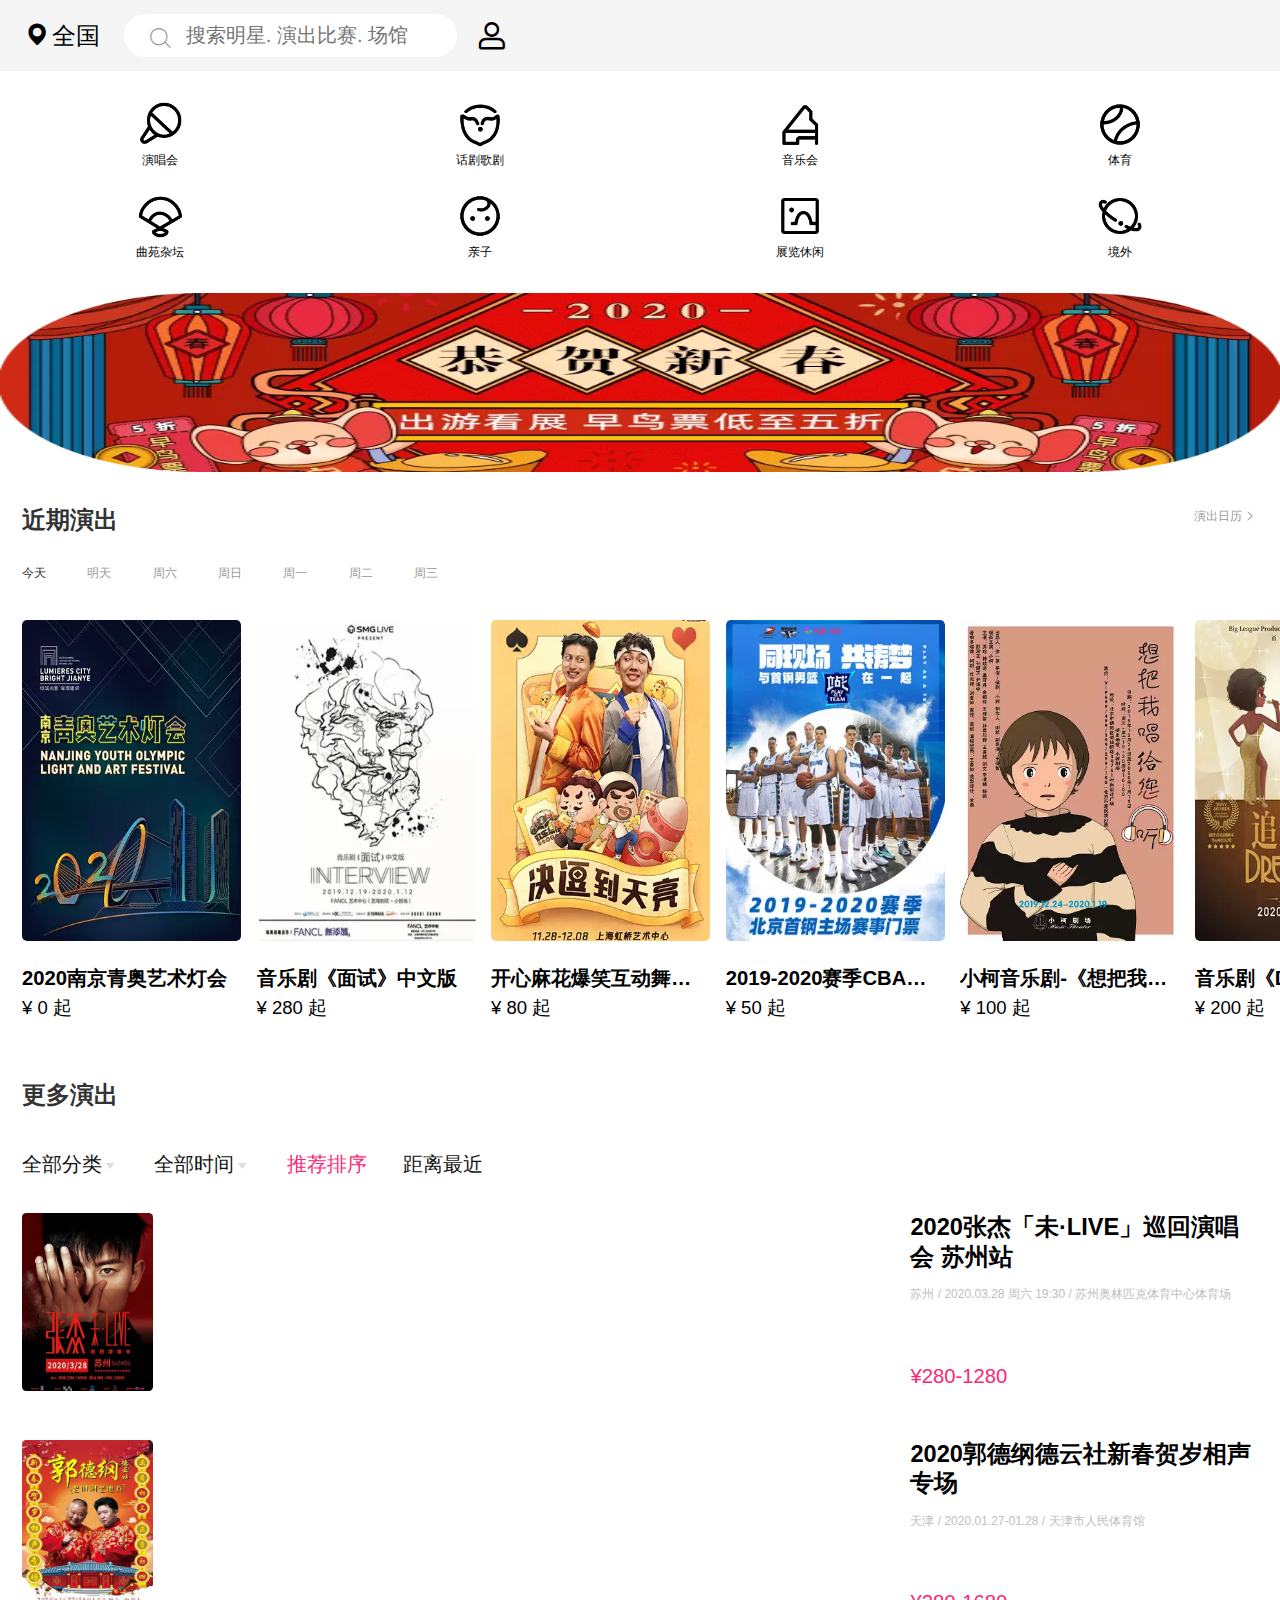
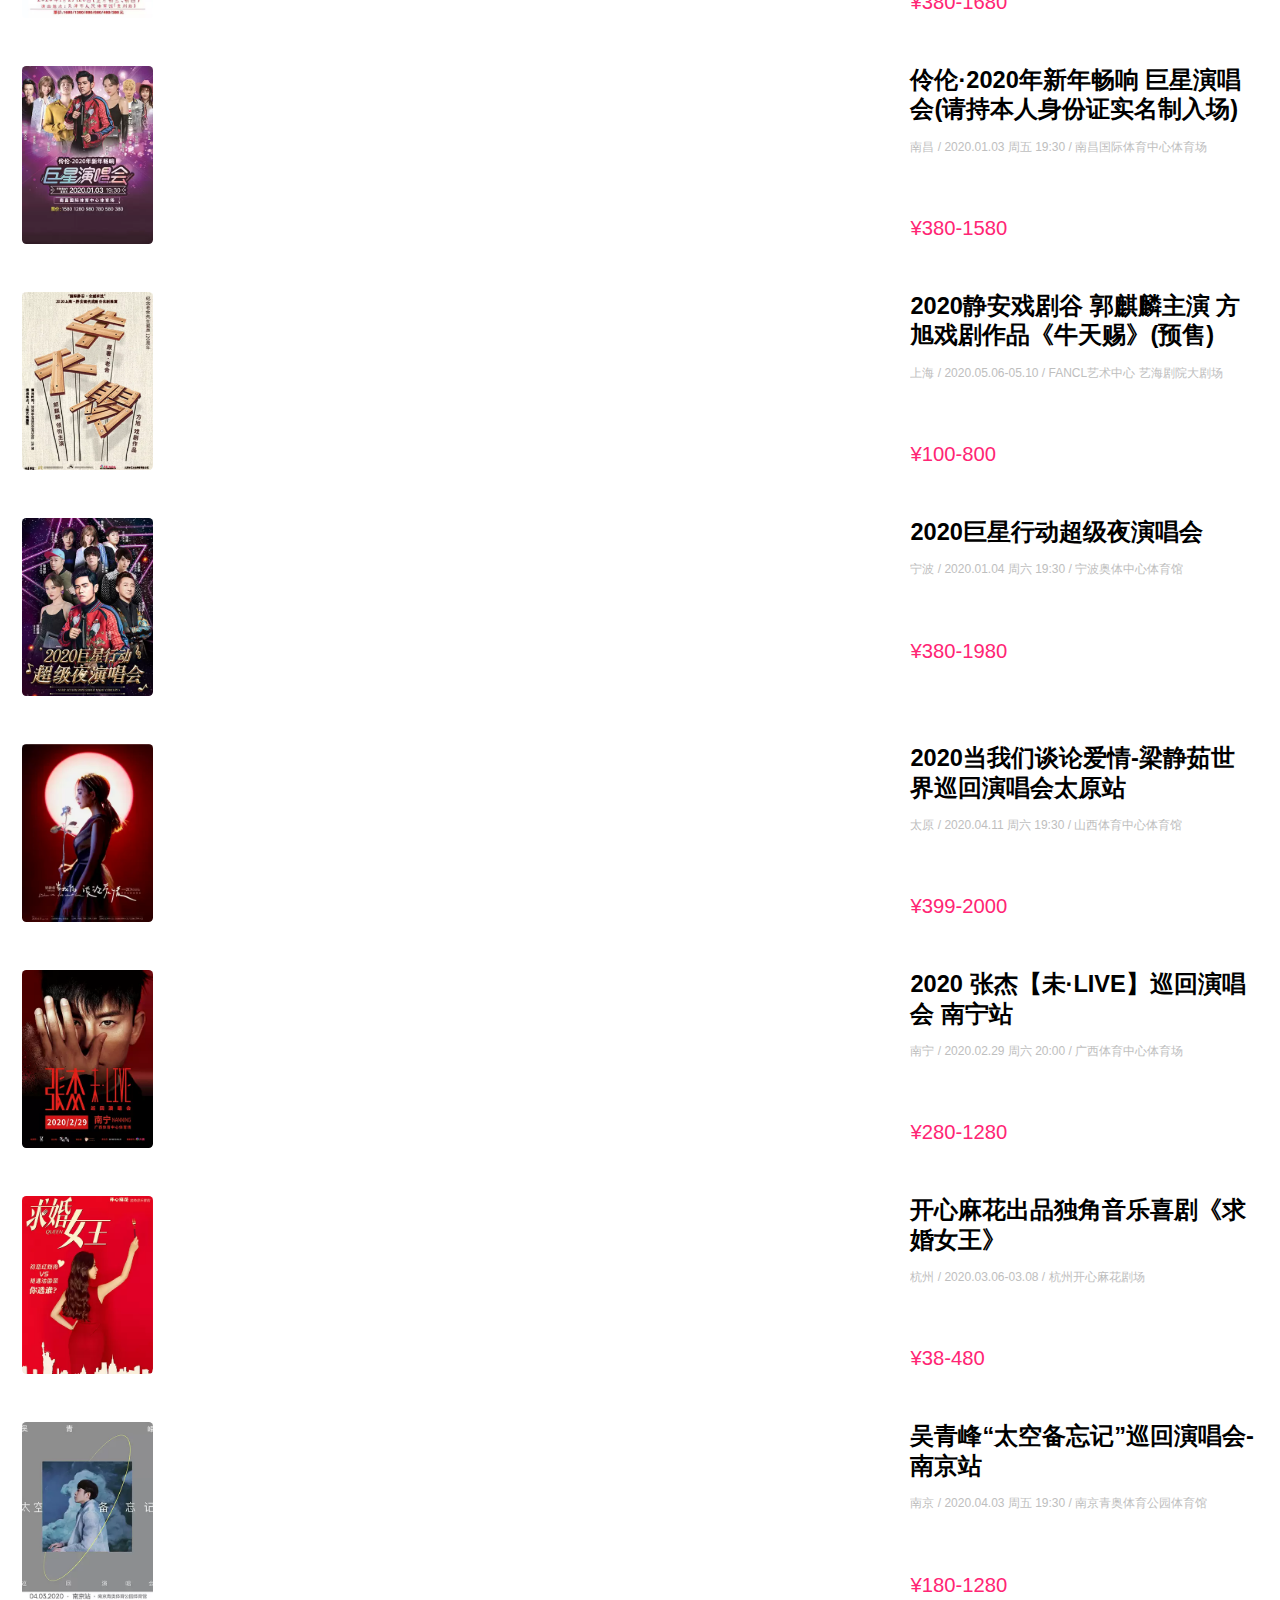
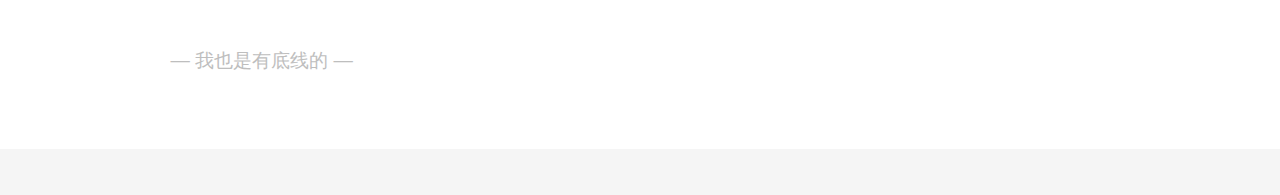
==== cn.damai.m/index.html @ 775664fd "大麦" ====
<!DOCTYPE html>
<html lang="en">

<head>
    <meta charset="UTF-8">
    <meta name="viewport" content="width=device-width, initial-scale=1.0">
    <meta http-equiv="X-UA-Compatible" content="ie=edge">
    <title>Document</title>
    <link rel="stylesheet" href="./lib/normalize.css">
    <script src="./js/flexible_css.debug.js"></script>
    <script src="./js/flexible.debug.js"></script>
    <link rel="stylesheet" href="./css/common.css">
    <link rel="stylesheet" href="./css/iconfont.css">
    <link rel="stylesheet" href="./css/index.css">
</head>

<body>
    <header class="clearfix">
        <a href="#"><i class="iconfont">&#xe6aa;</i><span>全国</span></a>
        <a href="#"><i class="iconfont">&#xe61e;</i><input type="text" placeholder="搜索明星. 演出比赛. 场馆"></a>
        <a href="#"><i class="iconfont">&#xe6a3;</i></a>
    </header>
    <main>
        <!-- 导航 -->
        <div class="nav clearfix">
            <a href="#">
                <span></span>
                <p>演唱会</p>
            </a>
            <a href="#">
                <span></span>
                <p>话剧歌剧</p>
            </a>
            <a href="#">
                <span></span>
                <p>音乐会</p>
            </a>
            <a href="#">
                <span></span>
                <p>体育</p>
            </a>
            <a href="#">
                <span></span>
                <p>曲苑杂坛</p>
            </a>
            <a href="#">
                <span></span>
                <p>亲子</p>
            </a>
            <a href="#">
                <span></span>
                <p>展览休闲</p>
            </a>
            <a href="#">
                <span></span>
                <p>境外</p>
            </a>
        </div>
        <!-- 广告 -->
        <div class="adv">
            <a href="#"></a>
        </div>
        <!-- 轮播图 -->
        <div class="carousel">
            <div class="title clearfix">
                <h3>近期演出</h3>
                <a href="#">演出日历<i class="iconfont">&#xe612;</i></a>
            </div>
            <div class="time clearfix">
                <a href="#">今天</a>
                <a href="#">明天</a>
                <a href="#">周六</a>
                <a href="#">周日</a>
                <a href="#">周一</a>
                <a href="#">周二</a>
                <a href="#">周三</a>
            </div>
            <div class="show clearfix">
                <ul>
                    <li class="clearfix">
                        <a href="#"><i></i><p>2020南京青奥艺术灯会</p><span>&yen; 0 起</span></a>
                        <a href="#"><i></i><p>音乐剧《面试》中文版</p><span>&yen; 280 起</span></a>
                        <a href="#"><i></i><p>开心麻花爆笑互动舞台剧《决逗到天亮》</p><span>&yen; 80 起</span></a>
                        <a href="#"><i></i><p>2019-2020赛季CBA联赛常规赛北京首钢主场比赛（首钢会员版）</p><span>&yen; 50 起</span></a>
                        <a href="#"><i></i><p>小柯音乐剧-《想把我唱给您听》</p><span>&yen; 100 起</span></a>
                        <a href="#"><i></i><p>音乐剧《DREAMGIRLS追梦女郎》</p><span>&yen; 200 起</span></a>
                        <a href="#"><i></i><p>话剧：《天下第一楼》</p><span>&yen; 80 起</span></a>
                        <a href="#"><i></i><p>秘密影院-007: 大战皇家赌场</p><span>&yen; 400 起</span></a>
                        <a href="#"><i></i><p>开心麻花王牌喜剧《乌龙山伯爵》</p><span>&yen; 80 起</span></a>
                        <a href="#"><i></i><p>2019-2020赛季CBA联赛常规赛 山西汾酒男篮散票</p><span>&yen; 90 起</span></a>
                    </li>
                </ul>
            </div>
        </div>
        <!-- 演出 -->
        <div class="showtime">
            <div class="s-title">
                <h3>更多演出</h3>
            </div>
            <div class="s-nav clearfix">
                <a href="#">全部分类<i class="iconfont">&#xe625;</i></a>
                <a href="#">全部时间<i class="iconfont">&#xe625;</i></a>
                <a href="#">推荐排序</a>
                <a href="#">距离最近</a>
            </div>
            <div class="s-content clearfix">
                <a class="clearfix" href="#">
                    <img src="./upload/showtime-1.webp" alt="">
                    <div>
                        <h3>2020张杰「未·LIVE」巡回演唱会 苏州站</h3>
                        <p>
                            苏州 / 2020.03.28 周六 19:30 / 苏州奥林匹克体育中心体育场
                        </p>
                        <span>&yen;280-1280</span>
                    </div>
                </a>
                <a class="clearfix" href="#">
                    <img src="./upload/showtime-2.webp" alt="">
                    <div>
                        <h3>2020郭德纲德云社新春贺岁相声专场</h3>
                        <p>
                            天津 / 2020.01.27-01.28 / 天津市人民体育馆
                        </p>
                        <span>&yen;380-1680</span>
                    </div>
                </a>
                <a class="clearfix" href="#">
                    <img src="./upload/showtime-3.webp" alt="">
                    <div>
                        <h3>伶伦·2020年新年畅响 巨星演唱会(请持本人身份证实名制入场)</h3>
                        <p>
                            南昌 / 2020.01.03 周五 19:30 / 南昌国际体育中心体育场
                        </p>
                        <span>&yen;380-1580</span>
                    </div>
                </a>
                <a class="clearfix" href="#">
                    <img src="./upload/showtime-4.webp" alt="">
                    <div>
                        <h3>2020静安戏剧谷 郭麒麟主演 方旭戏剧作品《牛天赐》(预售)</h3>
                        <p>
                            上海 / 2020.05.06-05.10 / FANCL艺术中心 艺海剧院大剧场
                        </p>
                        <span>&yen;100-800</span>
                    </div>
                </a>
                <a class="clearfix" href="#">
                    <img src="./upload/showtime-5.webp" alt="">
                    <div>
                        <h3>2020巨星行动超级夜演唱会</h3>
                        <p>
                            宁波 / 2020.01.04 周六 19:30 / 宁波奥体中心体育馆
                        </p>
                        <span>&yen;380-1980</span>
                    </div>
                </a>
                <a class="clearfix" href="#">
                    <img src="./upload/showtime-6.webp" alt="">
                    <div>
                        <h3>2020当我们谈论爱情-梁静茹世界巡回演唱会太原站</h3>
                        <p>

                            太原 / 2020.04.11 周六 19:30 / 山西体育中心体育馆

                        </p>
                        <span>&yen;399-2000</span>
                    </div>
                </a>
                <a class="clearfix" href="#">
                    <img src="./upload/showtime-7.webp" alt="">
                    <div>
                        <h3>2020 张杰【未·LIVE】巡回演唱会 南宁站</h3>
                        <p>
                            南宁 / 2020.02.29 周六 20:00 / 广西体育中心体育场
                        </p>
                        <span>&yen;280-1280</span>
                    </div>
                </a>
                <a class="clearfix" href="#">
                    <img src="./upload/showtime-8.webp" alt="">
                    <div>
                        <h3>开心麻花出品独角音乐喜剧《求婚女王》</h3>
                        <p>
                            杭州 / 2020.03.06-03.08 / 杭州开心麻花剧场
                        </p>
                        <span>&yen;38-480</span>
                    </div>
                </a>
                <a class="clearfix" href="#">
                    <img src="./upload/showtime-9.webp" alt="">
                    <div>
                        <h3>吴青峰“太空备忘记”巡回演唱会-南京站</h3>
                        <p>
                            南京 / 2020.04.03 周五 19:30 / 南京青奥体育公园体育馆
                        </p>
                        <span>&yen;180-1280</span>
                    </div>
                </a>
            </div>
            <p>— 我也是有底线的 —</p>
        </div>
        <div class="footer">
        </div>
    </main>
</body>

</html>
---- cn.damai.m/css/common.css ----
/* 清除浮动 */

.clearfix:before,
.clearfix:after {
    content: '';
    display: table;
}

.clearfix:after {
    clear: both;
}

.clearfix {
    *zoom: 1;
}
---- cn.damai.m/css/iconfont.css ----
@font-face {font-family: "iconfont";
  src: url('iconfont.eot?t=1578152808959'); /* IE9 */
  src: url('iconfont.eot?t=1578152808959#iefix') format('embedded-opentype'), /* IE6-IE8 */
  url('[data-uri]') format('woff2'),
  url('iconfont.woff?t=1578152808959') format('woff'),
  url('iconfont.ttf?t=1578152808959') format('truetype'), /* chrome, firefox, opera, Safari, Android, iOS 4.2+ */
  url('iconfont.svg?t=1578152808959#iconfont') format('svg'); /* iOS 4.1- */
}

.iconfont {
  font-family: "iconfont" !important;
  font-size: 16px;
  font-style: normal;
  -webkit-font-smoothing: antialiased;
  -moz-osx-font-smoothing: grayscale;
}

.icon-sousuo:before {
  content: "\e61e";
}

.icon-aixin:before {
  content: "\e601";
}

.icon-youjiantou:before {
  content: "\e612";
}

.icon-youjiantou1:before {
  content: "\e731";
}

.icon-duigouzhong:before {
  content: "\e8bf";
}

.icon-shixiangxiajiantou-:before {
  content: "\e625";
}

.icon-xiajiantoushixinxiao:before {
  content: "\e634";
}

.icon-weidenglu:before {
  content: "\e6a3";
}

.icon-changyongtubiao-xianxingdaochu-zhuanqu_huaban:before {
  content: "\e6ff";
}

.icon-changyongtubiao-xianxingdaochu-zhuanqu-:before {
  content: "\e74d";
}

.icon-dingwei:before {
  content: "\e6aa";
}
---- cn.damai.m/css/index.css ----
* {
    box-sizing: border-box;
}

header {
    position: fixed;
    top: 0;
    left: 0;
    width: 100%;
    height: calc(84rem / 64);
    background-color: #f5f5f5;
    padding-top: calc(17rem / 64);
}

header a {
    float: left;
}

header a:first-child {
    color: #000000;
    text-decoration: none;
    font-size: calc(28rem / 64);
    margin-left: calc(28rem / 64);
    margin-right: calc(28rem / 64);
    margin-top: calc(7rem / 64);
}

header a:first-child i {
    font-size: calc(31rem / 64);
    margin-right: calc(3rem / 64);
}

header a:nth-child(2) {
    display: block;
    text-decoration: none;
    width: calc(395rem / 64);
    height: calc(50rem / 64);
    color: #999999;
    background-color: #fff;
    border-radius: calc(89rem / 64);
}

header a:nth-child(2) input {
    border: none;
    width: calc(272rem / 64);
    color: #999999;
    font-size: calc(24rem / 64);
    margin-top: calc(12rem / 64);
}

header a:nth-child(2) i {
    font-size: calc(35rem / 64);
    margin-left: calc(26rem / 64);
    margin-right: calc(12rem / 64);
    vertical-align: middle;
}

header a:nth-child(3) {
    text-decoration: none;
    margin: 0 calc(24rem / 64);
    margin-top: calc(7rem / 64);
}

header a:nth-child(3) i {
    font-size: calc(35rem / 64);
    color: #000000;
    vertical-align: middle;
}

main {
    padding-top: calc(84rem / 64);
    box-sizing: border-box;
}


/* 导航 */

.nav {
    width: 100%;
    margin-top: calc(36rem / 64);
    margin-bottom: calc(40rem / 64);
}

.nav a {
    display: block;
    float: left;
    width: 25%;
    text-decoration: none;
    color: black;
    text-align: center;
}

.nav a span {
    display: block;
    width: calc(55rem / 64);
    height: calc(55rem / 64);
    background-size: auto 100%;
    margin: 0 auto;
}

.nav a:first-child span {
    background-image: url(../images/nav-1.webp);
}

.nav a:nth-child(2) span {
    background-image: url(../images/nav-2.webp);
}

.nav a:nth-child(3) span {
    background-image: url(../images/nav-3.webp);
}

.nav a:nth-child(4) span {
    background-image: url(../images/nav-4.webp);
}

.nav a:nth-child(5) span {
    background-image: url(../images/nav-5.webp);
}

.nav a:nth-child(6) span {
    background-image: url(../images/nav-6.webp);
}

.nav a:nth-child(7) span {
    background-image: url(../images/nav-7.webp);
}

.nav a:nth-child(8) span {
    background-image: url(../images/nav-8.webp);
}

.nav a:nth-child(-n+4) {
    margin-bottom: calc(29rem / 64);
}

.nav a p {
    margin-top: calc(8rem / 64);
}


/* 广告 */

.adv {
    width: 100%;
    height: calc(212rem / 64);
}

.adv a {
    display: block;
    width: 100%;
    height: 100%;
    background-image: url(../upload/adv_.webp);
    background-size: 100% 100%;
}


/* 轮播图 */

.title {
    padding: calc(40rem / 64) calc(26rem / 64);
}

.title h3 {
    float: left;
    font-weight: 700;
    font-size: calc(29rem / 64);
}

.title a {
    float: right;
    color: #999999;
    text-decoration: none;
    margin-top: calc(5rem / 64);
}

.title a i {
    display: block;
    float: right;
    margin-top: calc(-4rem / 64);
}

.time {
    padding: 0 calc(26rem / 64);
    padding-bottom: calc(46rem / 64);
}

.time a {
    float: left;
    text-decoration: none;
    color: #999999;
    margin-right: calc(49rem / 64);
}

.time a:first-child {
    color: #333333;
}

.time a:last-child {
    margin-right: 0;
}

.show ul {
    width: 100%;
    height: calc(483rem / 64);
    overflow-x: scroll;
    padding-left: calc(26rem / 64);
    margin-bottom: calc(63rem / 64);
}

.show ul li {
    width: calc(2780rem / 64);
    height: 100%;
}

.show ul li a {
    display: block;
    float: left;
    width: calc(260rem / 64);
    margin-right: calc(18rem / 64);
    text-decoration: none;
}

.show ul li a i {
    display: block;
    width: calc(260rem / 64);
    height: calc(380rem / 64);
    background-size: 100% 100%;
    border-radius: calc(6rem / 64);
}

.show ul li a:first-child i {
    background-image: url(../upload/show-1.webp);
}

.show ul li a:nth-child(2) i {
    background-image: url(../upload/show-2.webp);
}

.show ul li a:nth-child(3) i {
    background-image: url(../upload/show-3.webp);
}

.show ul li a:nth-child(4) i {
    background-image: url(../upload/show-4.webp);
}

.show ul li a:nth-child(5) i {
    background-image: url(../upload/show-5.webp);
}

.show ul li a:nth-child(6) i {
    background-image: url(../upload/show-6.webp);
}

.show ul li a:nth-child(7) i {
    background-image: url(../upload/show-7.webp);
}

.show ul li a:nth-child(8) i {
    background-image: url(../upload/show-8.webp);
}

.show ul li a:nth-child(9) i {
    background-image: url(../upload/show-9.webp);
}

.show ul li a:nth-child(10) i {
    background-image: url(../upload/show-10.webp);
}

.show ul li a p {
    margin-top: calc(31rem / 64);
    margin-bottom: calc(9rem / 64);
    font-weight: bolder;
    color: #000000;
    font-size: calc(24rem / 64);
    width: 100%;
    display: -webkit-box;
    -webkit-line-clamp: 1;
    text-overflow: ellipsis;
    -webkit-box-orient: vertical;
    overflow: hidden;
}

.show ul li a span {
    display: block;
    color: #000000;
    font-size: calc(22rem / 64);
}


/* 演出 */

.showtime {
    padding: 0 calc(26rem / 64);
}

.s-title h3 {
    font-weight: 700;
    font-size: calc(29rem / 64);
    margin-bottom: calc(53rem / 64);
}

.s-nav a {
    float: left;
    font-size: calc(24rem / 64);
    padding-right: calc(43rem / 64);
    color: #111111;
    text-decoration: none;
    margin-bottom: calc(44rem / 64);
}

.s-nav a:last-child {
    padding-right: 0;
}

.s-nav a:nth-child(3) {
    color: #ff2574;
}

.s-nav a i {
    color: #dddddd;
    vertical-align: middle;
}

.s-content a {
    display: block;
    text-decoration: none;
    margin-bottom: calc(57rem /64);
}

.s-content a img {
    float: left;
    width: calc(155rem / 64);
    height: calc(211rem / 64);
    border-radius: calc(5rem / 64);
}

.s-content a div {
    float: right;
    width: calc(412rem / 64);
}

.s-content a div h3 {
    font-size: calc(28rem / 64);
    color: #000000;
    font-weight: bolder;
    line-height: calc(35rem / 64);
    margin-bottom: calc(19rem / 64);
}

.s-content a div p {
    width: 100%;
    color: #bebebe;
    margin-bottom: calc(74rem / 64);
    display: -webkit-box;
    -webkit-line-clamp: 1;
    text-overflow: ellipsis;
    -webkit-box-orient: vertical;
    overflow: hidden;
}

.s-content a div span {
    color: #ff2574;
    font-size: calc(24rem / 64);
}

.showtime>p {
    padding: 0 calc(176rem / 64);
    font-size: calc(23rem / 64);
    margin-bottom: calc(93rem / 64);
    color: #bebebe;
}

.footer {
    width: 100%;
    height: calc(55rem / 64);
    background-color: #f5f5f5;
}
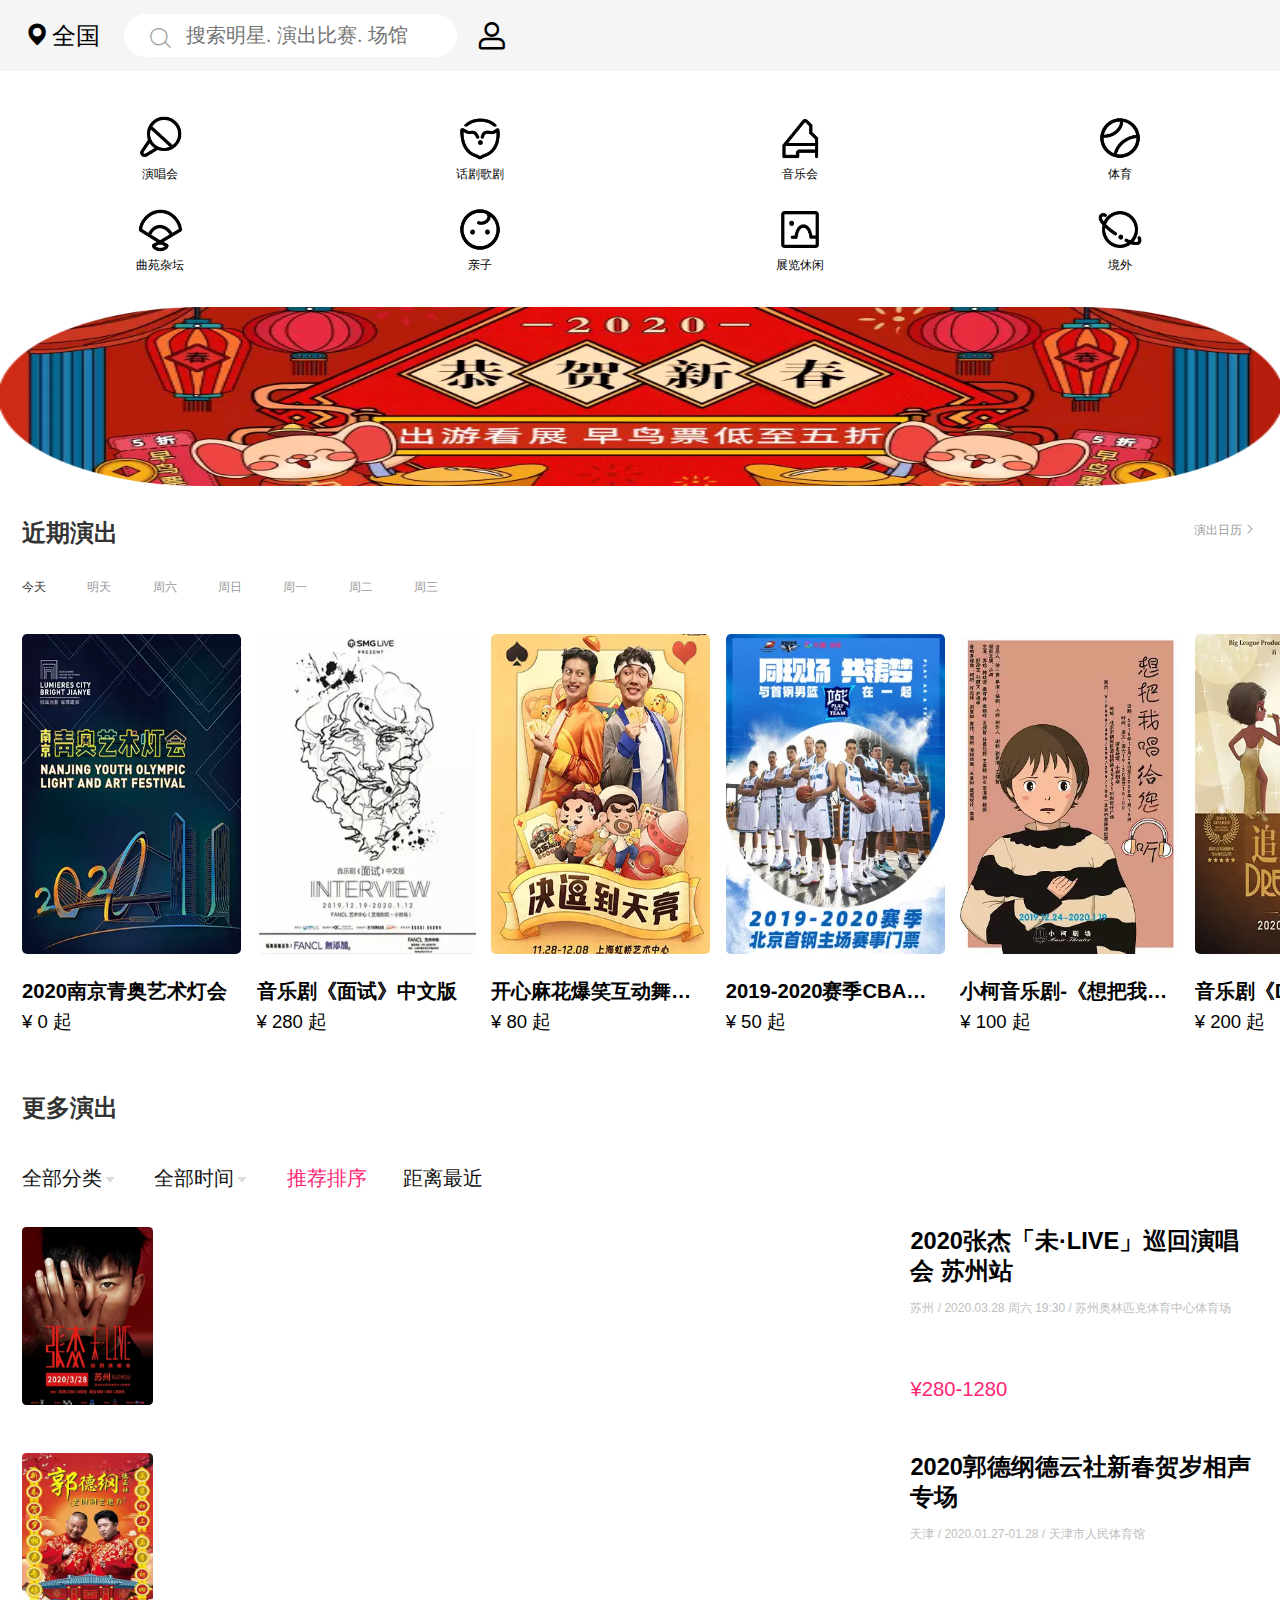
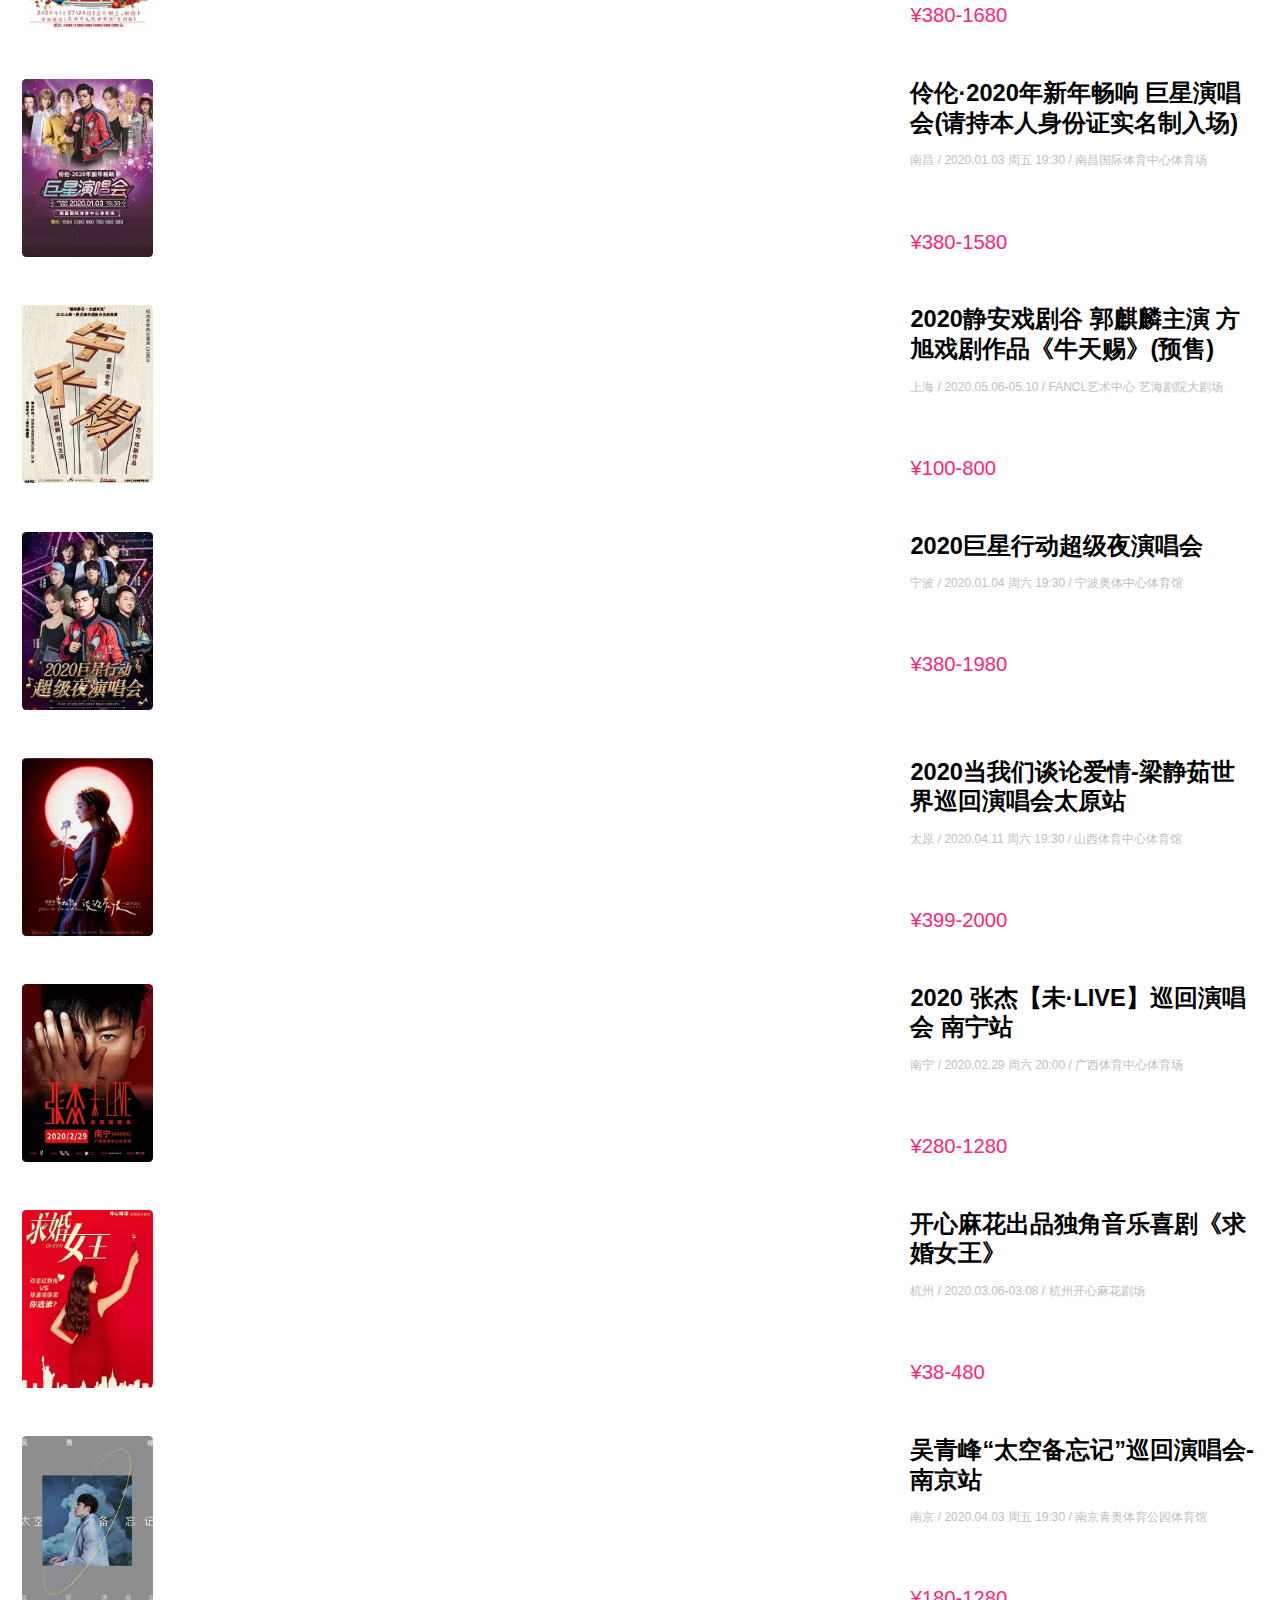
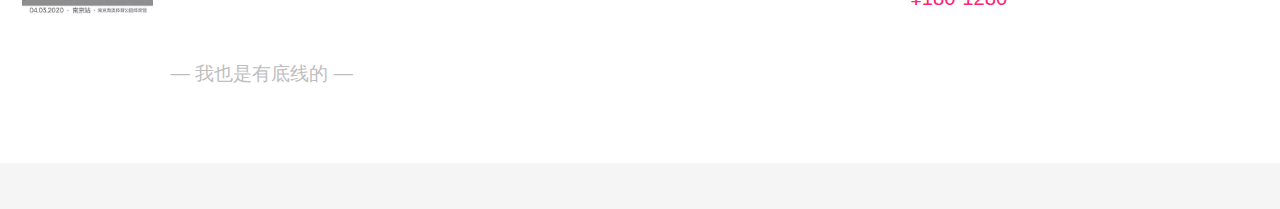
==== commit 453e9fe1: "修改" ====
--- a/cn.damai.m/index.html
+++ b/cn.damai.m/index.html
@@ -21,13 +21,16 @@
         <a href="#"><i class="iconfont">&#xe6a3;</i></a>
     </header>
     <main>
+        <div class="discount">
+            <a href="#"><img src="./upload/1_.webp" alt=""></a>
+        </div>
         <!-- 导航 -->
         <div class="nav clearfix">
             <a href="#">
                 <span></span>
                 <p>演唱会</p>
             </a>
-            <a href="#">
+            <a href="file:///C:/Users/%E6%9B%B9%E5%96%9C%E5%A8%9F/Desktop/cn.damai.m/cn.damai.m/drama.html">
                 <span></span>
                 <p>话剧歌剧</p>
             </a>
@@ -35,7 +38,7 @@
                 <span></span>
                 <p>音乐会</p>
             </a>
-            <a href="#">
+            <a href="file:///C:/Users/%E6%9B%B9%E5%96%9C%E5%A8%9F/Desktop/cn.damai.m/cn.damai.m/sport.html">
                 <span></span>
                 <p>体育</p>
             </a>
@@ -51,7 +54,7 @@
                 <span></span>
                 <p>展览休闲</p>
             </a>
-            <a href="#">
+            <a href="file:///C:/Users/%E6%9B%B9%E5%96%9C%E5%A8%9F/Desktop/cn.damai.m/cn.damai.m/outbound.html">
                 <span></span>
                 <p>境外</p>
             </a>
@@ -78,7 +81,7 @@
             <div class="show clearfix">
                 <ul>
                     <li class="clearfix">
-                        <a href="#"><i></i><p>2020南京青奥艺术灯会</p><span>&yen; 0 起</span></a>
+                        <a href="file:///C:/Users/%E6%9B%B9%E5%96%9C%E5%A8%9F/Desktop/cn.damai.m/cn.damai.m/shopping.html"><i></i><p>2020南京青奥艺术灯会</p><span>&yen; 0 起</span></a>
                         <a href="#"><i></i><p>音乐剧《面试》中文版</p><span>&yen; 280 起</span></a>
                         <a href="#"><i></i><p>开心麻花爆笑互动舞台剧《决逗到天亮》</p><span>&yen; 80 起</span></a>
                         <a href="#"><i></i><p>2019-2020赛季CBA联赛常规赛北京首钢主场比赛（首钢会员版）</p><span>&yen; 50 起</span></a>
